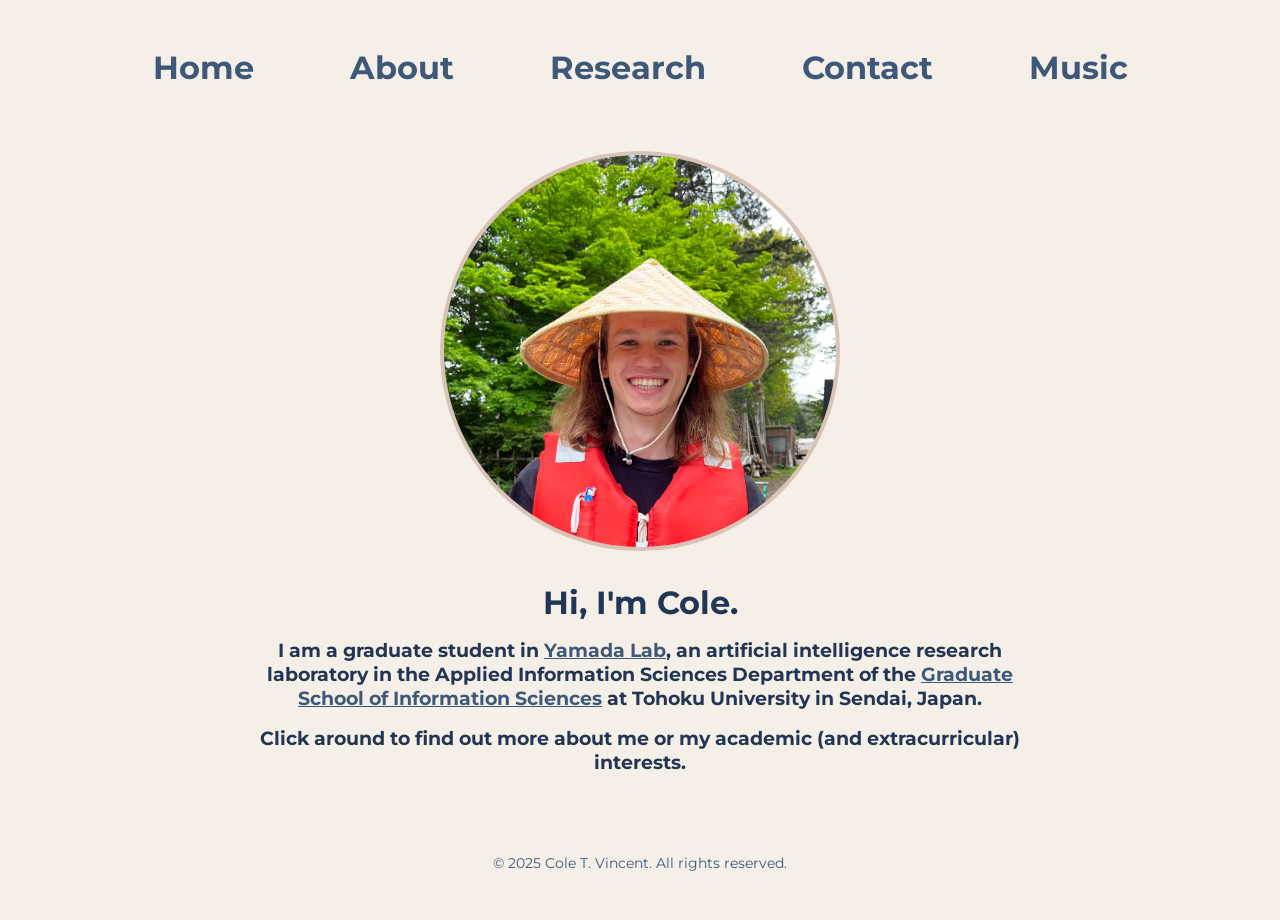
==== index.html @ e756bccb "November 15 Update 3 Fixed image routings for github to recognize. Updated home, about, contact, and" ====
<!DOCTYPE html>
<html lang="en">
    <head class="fade-in fade-scroll">
        <meta charset="UTF-8" />
        <meta name="viewport" content="width=device-width, initial-scale=1.0" />
        <title>Cole T. Vincent | Home</title>
        <link rel="stylesheet" href="css/style.css" />
        <script type="text/javascript" src="script/darkmode.js" defer></script>
    </head>
    <body>
        
        <nav>
            <ul>
                <li><a href="index.html">Home</a></li>
                <li><a href="about.html">About</a></li>
                <li><a href="research.html">Research</a></li>
                <li><a href="contact.html">Contact</a></li>
                <li><a href="music.html">Music</a></li>
            </ul>
        </nav>
        
        <header class="fade-in fade-scroll">
            <img src="images/profile.jpeg" alt="taken at biltmore gardens" class="profile-pic">
        </header>

        <div class="content">

            <div class="text">
                <h1>Hi, I'm Cole.</h1>
                <p class="text-spacing subheading"><strong> I am a graduate student in <a href="https://yamada-lab.gr.jp/en/index.html" target="_blank">Yamada Lab</a>, an artificial intelligence research laboratory in the Applied Information Sciences Department of the <a href="https://www.is.tohoku.ac.jp/en/" target="_blank">Graduate School of Information Sciences</a> at Tohoku University in Sendai, Japan. </strong> </p>
                <p class="text-spacing subheading"><strong> Click around to find out more about me or my academic (and extracurricular) interests. </strong></p>
            </div>

        </div>

        <footer class="fade-in fade-scroll">
            <p>&copy; 2025 Cole T. Vincent. All rights reserved.</p>
        </footer>

        <script src="script/script.js"></script>
    </body>
</html>
---- css/style.css ----
/* ---------- */
/* Base Reset */
/* ---------- */

:root {
    --base-color: #F5EFE7;
    --base-variant: #D8C4B6;
    --text-color: #213555;
    --secondary-text: #3E5879;
    --primary-color: #3E5879;
    --accent-color: #3E5879;
}

* {
    margin: 0;
    padding: 0;
    box-sizing: border-box;
}

html{
    font-family: 'Montserrat', sans-serif;
}

.content{
    display: grid;
    margin: auto;
    justify-content: center;
    max-width: 65%;
    align-items: center;
    text-align: center;
}

body {
    min-height: 100vh;
    background-color: var(--base-color);
    color: var(--text-color);
    padding: 1rem;
    width: 100%;
}

header, nav, main, footer {
    width: 100%;
    margin: 0 auto;
    padding: 2rem;
}

header {
    display: flex;
    justify-content: center;
    text-align: center;
    align-items: center;
    background-color: var(--base-color);
    font-size: large;
}

.profile-pic {
    width: 400px;
    height: 400px;
    border-radius: 50%;
    overflow: hidden;
    border: 4px solid var(--base-variant);
    object-fit: cover;
}

.profile-pic img {
    width: 100%;
    height: 100%;
    
}

.about-pic{
    width: 1024px;
    height: 576px;
    object-fit: cover;
    display: block;
    margin: 0 auto;
    max-width: 100%;
}

.cv-button {
    display: inline-block;
    margin-top: 1rem;
    padding: 0.5rem 1rem;
    background-color: var(--base-variant);
    color: var(--text-color);
    text-decoration: none;
    border-radius: 10px;
    transition: background-color 0.3s;
}

.cv-button:hover {
    background-color: var(--accent-color);
    color: var(--base-color);
}

/* ---------- */
/* Navigation */
/* ---------- */

nav ul {
    width: 100%;
    display: flex;
    justify-content: center;
    gap: 5rem;
    list-style: none;
    margin-top: none;
    flex-wrap: wrap;
    size: 100px;
}

nav a {
    font-size: xx-large;
    color:var(--accent-color);
    text-decoration: none;
    font-weight: bold;
    transition: color 0.5s;
    position: relative;
    padding: 0.5rem;
}

nav a::after {
    content: '';
    position: absolute;
    left: 0;
    top: 50%;
    height: 3px;
    width: 0;
    background-color: var(--base-variant);
    transition: width 0.5s ease;
}

nav a:hover::after {
    width: 100%;
}


/* ------------ */
/* Main Content */
/* ------------ */

main {
    background-color: var(--base-color);
    border-radius: 8px;
    padding: 2rem;
    margin-top: 2rem;
}

footer {
    text-align: center;
    font-size: 0.9rem;
    margin-top: 2rem;
    color: var(--secondary-text);
}

/* ---------- */
/* Animations */
/* ---------- */

.fade-in {
    opacity: 0;
    transform: translateY(20px);
    animation: fadeInUp 1s ease forwards;
}

@keyframes fadeInUp {
    to {
        opacity: 1;
        transform: translateY(0);
    }
}

/* ---------- */
/* Responsive */
/* ---------- */

@media (max-width: 600px) {
    .profile-pic {
        width: 90px;
        height: 90px;
    }

    nav ul {
    flex-direction: column;
    gap: 0.5rem;
    }

    main {
        padding: 1rem
    }
}

/* Scroll Fade In */

.fade-scroll {
    opacity: 0;
    transform: translateY(20px);
    transition: all 1s ease;
}

/* Entry Animation on Page Load */

body {
    opacity: 0;
    transition: 
        opacity 1s ease-in-out, 
        background-color 1s ease,  
        color 1s ease;
}

body.fade-out {
    opacity: 0;
}

body:not(.fade-out) {
    opacity: 1;
}

/* Dark Mode */

.darkmode {
    --base-color: #1a1a1a;
    --base-variant: #b9b9b9;
    --text-color: #ffffff;
    --secondary-text: #a4a5b8;
    --primary-color: #1e8449;
    --accent-color: #1e8449;
}

#theme-toggle {
    height: 50px;
    width: 50px;
    padding: 0;
    border: none;
    background-color: var(--base-color);
    display: flex;
    justify-content: center;
    align-items: center;
    position: fixed;
    top: 20px;
    right: 20px;
    transition: 
        background-color 1s ease,
        box-shadow 1s ease,
        border 1s ease;
    box-shadow: none;
}

#theme-toggle svg {
    fill: var(--primary-color);
}

#theme-toggle svg:last-child {
    display: none;
}

.darkmode #theme-toggle svg:first-child {
    display: none;
}

.darkmode #theme-toggle svg:last-child {
    display: block;
}

/* Styling for Word Blocks */

.text-spacing {
    margin-top: 1rem;
    margin-bottom: 1rem;
}

.subheading {
    font-size: larger;
}

.section-head {
    font-size: xx-large;
    margin-bottom: 2rem;
    margin-top: 2rem;
}

/* Links */

a {
    color: var(--accent-color);
}
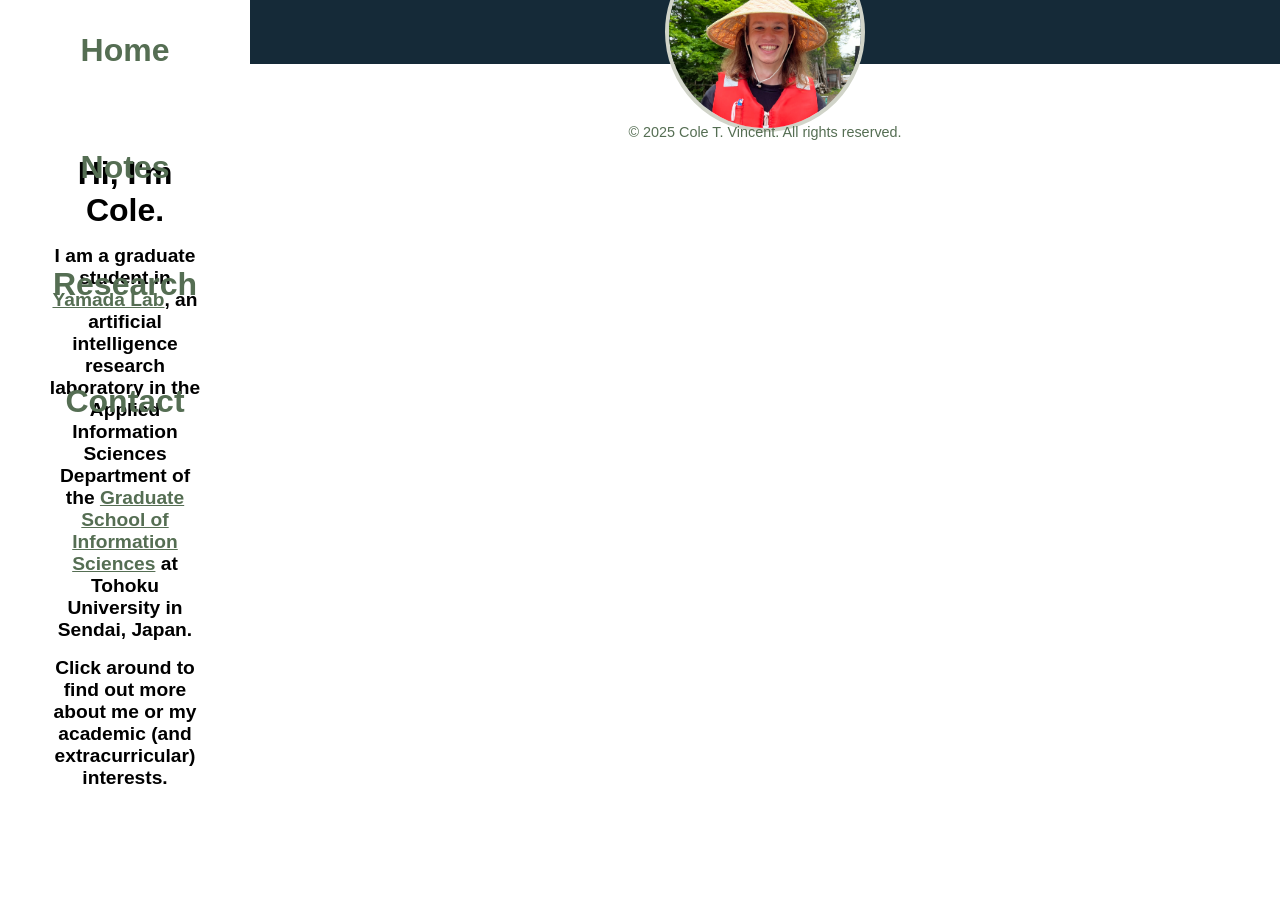
==== commit 543104bc: "New structure" ====
--- a/index.html
+++ b/index.html
@@ -12,10 +12,9 @@
         <nav>
             <ul>
                 <li><a href="index.html">Home</a></li>
-                <li><a href="about.html">About</a></li>
+                <li><a href="notes.html">Notes</a></li>
                 <li><a href="research.html">Research</a></li>
                 <li><a href="contact.html">Contact</a></li>
-                <li><a href="music.html">Music</a></li>
             </ul>
         </nav>
         
--- a/css/style.css
+++ b/css/style.css
@@ -3,12 +3,12 @@
 /* ---------- */
 
 :root {
-    --base-color: #F5EFE7;
-    --base-variant: #D8C4B6;
-    --text-color: #213555;
-    --secondary-text: #3E5879;
-    --primary-color: #3E5879;
-    --accent-color: #3E5879;
+    --base-color: #152A38;
+    --base-variant: #D1D4C9;
+    --text-color: #D1D4C9;
+    --secondary-text: #556E53;
+    --primary-color: #D1D4C9;
+    --accent-color: #556E53;
 }
 
 * {
@@ -31,11 +31,15 @@
 }
 
 body {
-    min-height: 100vh;
-    background-color: var(--base-color);
-    color: var(--text-color);
-    padding: 1rem;
-    width: 100%;
+    margin: 0;
+    font-family: Arial, sans-serif;
+    display: grid;
+    grid-template-columns: 250px 1fr;
+    grid-template-rows: 60px 1fr;
+    grid-template-areas:
+        "header header"
+        "sidebar main";
+    height: 100vh;
 }
 
 header, nav, main, footer {
@@ -54,8 +58,8 @@
 }
 
 .profile-pic {
-    width: 400px;
-    height: 400px;
+    width: 200px;
+    height: 200px;
     border-radius: 50%;
     overflow: hidden;
     border: 4px solid var(--base-variant);
@@ -65,7 +69,6 @@
 .profile-pic img {
     width: 100%;
     height: 100%;
-    
 }
 
 .about-pic{
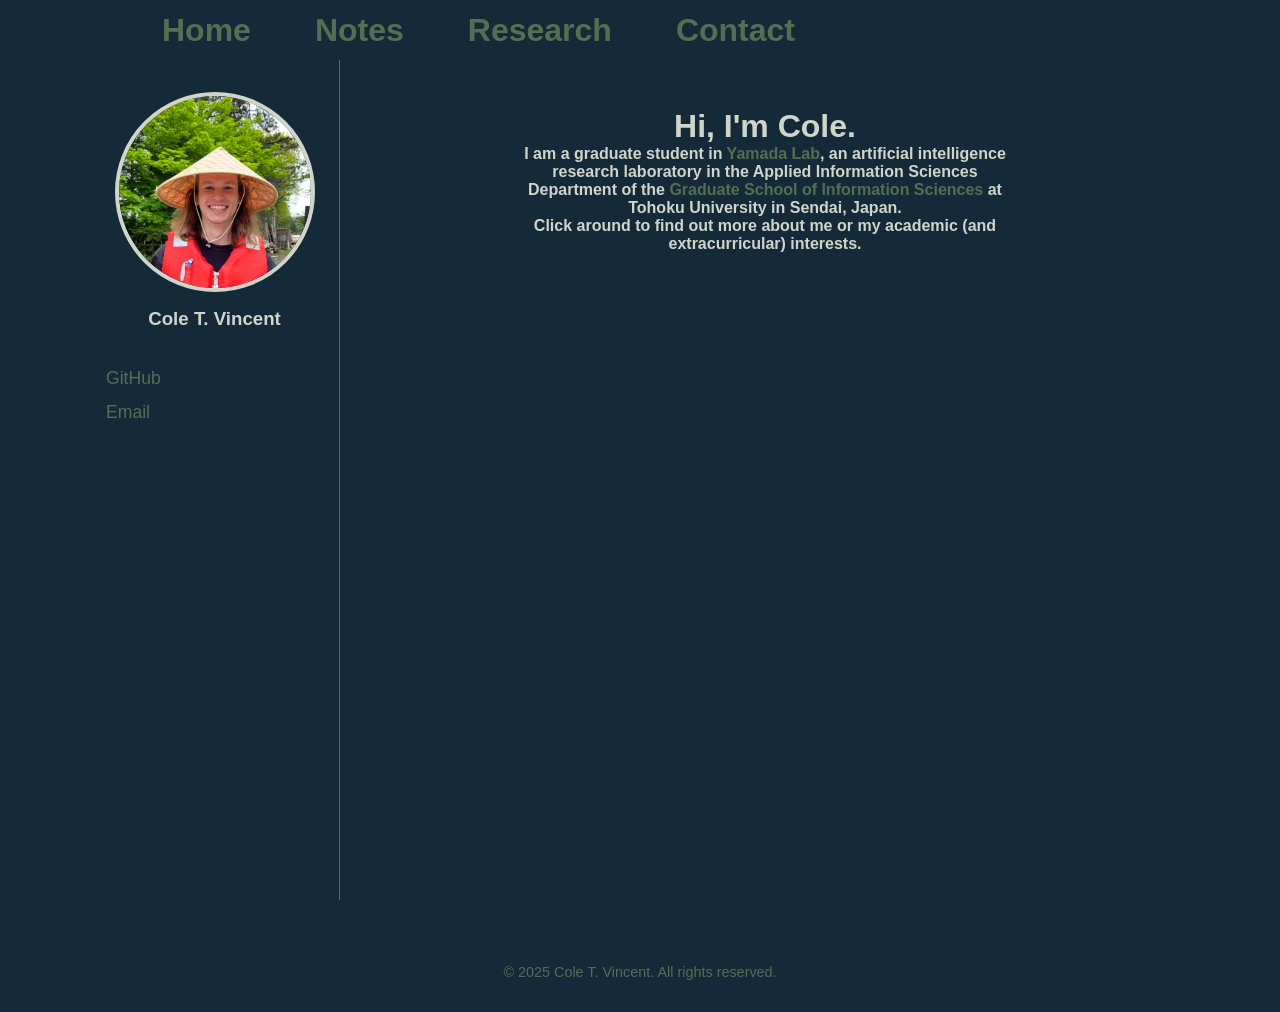
==== commit b88d3778: "Update structure" ====
--- a/index.html
+++ b/index.html
@@ -8,28 +8,54 @@
         <script type="text/javascript" src="script/darkmode.js" defer></script>
     </head>
     <body>
-        
-        <nav>
-            <ul>
-                <li><a href="index.html">Home</a></li>
-                <li><a href="notes.html">Notes</a></li>
-                <li><a href="research.html">Research</a></li>
-                <li><a href="contact.html">Contact</a></li>
-            </ul>
-        </nav>
-        
-        <header class="fade-in fade-scroll">
-            <img src="images/profile.jpeg" alt="taken at biltmore gardens" class="profile-pic">
-        </header>
+        <div class="page">
+            <header class="fade-in fade-scroll">
+                <nav>
+                    <ul>
+                        <li><a href="index.html">Home</a></li>
+                        <li><a href="notes.html">Notes</a></li>
+                        <li><a href="research.html">Research</a></li>
+                        <li><a href="contact.html">Contact</a></li>
+                    </ul>
+                </nav>
+            </header>
 
-        <div class="content">
+            <aside>
+                <img src="images/profile.jpeg" alt="taken at biltmore gardens" class="profile-pic">
+                <h3>Cole T. Vincent</h3>
 
-            <div class="text">
-                <h1>Hi, I'm Cole.</h1>
-                <p class="text-spacing subheading"><strong> I am a graduate student in <a href="https://yamada-lab.gr.jp/en/index.html" target="_blank">Yamada Lab</a>, an artificial intelligence research laboratory in the Applied Information Sciences Department of the <a href="https://www.is.tohoku.ac.jp/en/" target="_blank">Graduate School of Information Sciences</a> at Tohoku University in Sendai, Japan. </strong> </p>
-                <p class="text-spacing subheading"><strong> Click around to find out more about me or my academic (and extracurricular) interests. </strong></p>
-            </div>
+                <div class="sidebar-links">
+                    <a href="#">GitHub</a>
+                    <a href="contact.html">Email</a>
+                </div>
+            </aside>
 
+            <main class="fade-in fade-scroll">
+                <div class="content">
+                    <div class="text">
+                        <h1>Hi, I'm Cole.</h1>
+
+                        <p class="text-spacing subheading">
+                            <strong>
+                                I am a graduate student in
+                                <a href="https://yamada-lab.gr.jp/en/index.html" target="_blank">Yamada Lab</a>,
+                                an artificial intelligence research laboratory in the Applied Information Sciences
+                                Department of the
+                                <a href="https://www.is.tohoku.ac.jp/en/" target="_blank">
+                                    Graduate School of Information Sciences
+                                </a>
+                                at Tohoku University in Sendai, Japan.
+                            </strong>
+                        </p>
+
+                        <p class="text-spacing subheading">
+                            <strong>
+                                Click around to find out more about me or my academic (and extracurricular) interests.
+                            </strong>
+                        </p>
+                    </div>
+                </div>
+            </main>
         </div>
 
         <footer class="fade-in fade-scroll">
@@ -38,4 +64,5 @@
 
         <script src="script/script.js"></script>
     </body>
+
 </html>
--- a/css/style.css
+++ b/css/style.css
@@ -18,7 +18,12 @@
 }
 
 html{
-    font-family: 'Montserrat', sans-serif;
+    font-family: 'Roboto', sans-serif;
+}
+
+a {
+    color: var(--secondary-text);
+    text-decoration: none;
 }
 
 .content{
@@ -32,15 +37,23 @@
 
 body {
     margin: 0;
-    font-family: Arial, sans-serif;
+    background-color: var(--base-color);
+}
+
+.page {
     display: grid;
     grid-template-columns: 250px 1fr;
     grid-template-rows: 60px 1fr;
     grid-template-areas:
         "header header"
         "sidebar main";
-    height: 100vh;
-}
+
+    max-width: 1100px;
+    margin: 0 auto;
+    min-height: 100vh;
+    color: var(--text-color);
+}
+
 
 header, nav, main, footer {
     width: 100%;
@@ -49,12 +62,12 @@
 }
 
 header {
+    grid-area: header;
+    background-color: var(--base-color);
     display: flex;
-    justify-content: center;
-    text-align: center;
     align-items: center;
-    background-color: var(--base-color);
-    font-size: large;
+    justify-content: space-between;
+    padding: 0 2rem;
 }
 
 .profile-pic {
@@ -69,6 +82,7 @@
 .profile-pic img {
     width: 100%;
     height: 100%;
+    margin-bottom: 0.5rem;
 }
 
 .about-pic{
@@ -80,40 +94,20 @@
     max-width: 100%;
 }
 
-.cv-button {
-    display: inline-block;
-    margin-top: 1rem;
-    padding: 0.5rem 1rem;
-    background-color: var(--base-variant);
-    color: var(--text-color);
-    text-decoration: none;
-    border-radius: 10px;
-    transition: background-color 0.3s;
-}
-
-.cv-button:hover {
-    background-color: var(--accent-color);
-    color: var(--base-color);
-}
-
 /* ---------- */
 /* Navigation */
 /* ---------- */
 
 nav ul {
-    width: 100%;
     display: flex;
-    justify-content: center;
-    gap: 5rem;
+    gap: 3rem;
     list-style: none;
-    margin-top: none;
-    flex-wrap: wrap;
-    size: 100px;
+    margin: 0;
+    padding: 0;
 }
 
 nav a {
     font-size: xx-large;
-    color:var(--accent-color);
     text-decoration: none;
     font-weight: bold;
     transition: color 0.5s;
@@ -137,15 +131,44 @@
 }
 
 
+/* Sidebar */
+
+aside {
+    grid-area: sidebar;
+    background-color: var(--base-color);
+    padding: 2rem 1rem;
+    border-right: 1px solid var(--accent-color);
+
+    display: flex;
+    flex-direction: column;
+    align-items: center;
+    gap: 1rem;
+}
+
+.sidebar-links {
+    width: 100%;
+    margin-top: 1rem;
+}
+
+.sidebar-links a {
+    display: block;
+    padding: 0.4rem 0;
+    text-decoration: none;
+    font-size: 1.1rem;
+}
+
+
+
 /* ------------ */
 /* Main Content */
 /* ------------ */
 
 main {
+    grid-area: main;
     background-color: var(--base-color);
     border-radius: 8px;
-    padding: 2rem;
-    margin-top: 2rem;
+    padding: 3rem;
+    margin: 0;
 }
 
 footer {
@@ -172,26 +195,6 @@
     }
 }
 
-/* ---------- */
-/* Responsive */
-/* ---------- */
-
-@media (max-width: 600px) {
-    .profile-pic {
-        width: 90px;
-        height: 90px;
-    }
-
-    nav ul {
-    flex-direction: column;
-    gap: 0.5rem;
-    }
-
-    main {
-        padding: 1rem
-    }
-}
-
 /* Scroll Fade In */
 
 .fade-scroll {
@@ -202,14 +205,6 @@
 
 /* Entry Animation on Page Load */
 
-body {
-    opacity: 0;
-    transition: 
-        opacity 1s ease-in-out, 
-        background-color 1s ease,  
-        color 1s ease;
-}
-
 body.fade-out {
     opacity: 0;
 }
@@ -218,72 +213,20 @@
     opacity: 1;
 }
 
-/* Dark Mode */
-
-.darkmode {
-    --base-color: #1a1a1a;
-    --base-variant: #b9b9b9;
-    --text-color: #ffffff;
-    --secondary-text: #a4a5b8;
-    --primary-color: #1e8449;
-    --accent-color: #1e8449;
-}
-
-#theme-toggle {
-    height: 50px;
-    width: 50px;
-    padding: 0;
-    border: none;
-    background-color: var(--base-color);
-    display: flex;
-    justify-content: center;
-    align-items: center;
-    position: fixed;
-    top: 20px;
-    right: 20px;
-    transition: 
-        background-color 1s ease,
-        box-shadow 1s ease,
-        border 1s ease;
-    box-shadow: none;
-}
-
-#theme-toggle svg {
-    fill: var(--primary-color);
-}
-
-#theme-toggle svg:last-child {
-    display: none;
-}
-
-.darkmode #theme-toggle svg:first-child {
-    display: none;
-}
-
-.darkmode #theme-toggle svg:last-child {
-    display: block;
-}
-
-/* Styling for Word Blocks */
-
-.text-spacing {
-    margin-top: 1rem;
-    margin-bottom: 1rem;
-}
-
-.subheading {
-    font-size: larger;
-}
-
-.section-head {
-    font-size: xx-large;
-    margin-bottom: 2rem;
-    margin-top: 2rem;
-}
-
-/* Links */
-
-a {
-    color: var(--accent-color);
-}
-
+/* Mobile */
+
+@media (max-width: 768px) {
+  body {
+    grid-template-columns: 1fr;
+    grid-template-rows: 60px auto 1fr;
+    grid-template-areas:
+      "header"
+      "sidebar"
+      "main";
+  }
+
+  aside {
+    border-right: none;
+    border-bottom: 1px solid #ddd;
+  }
+}
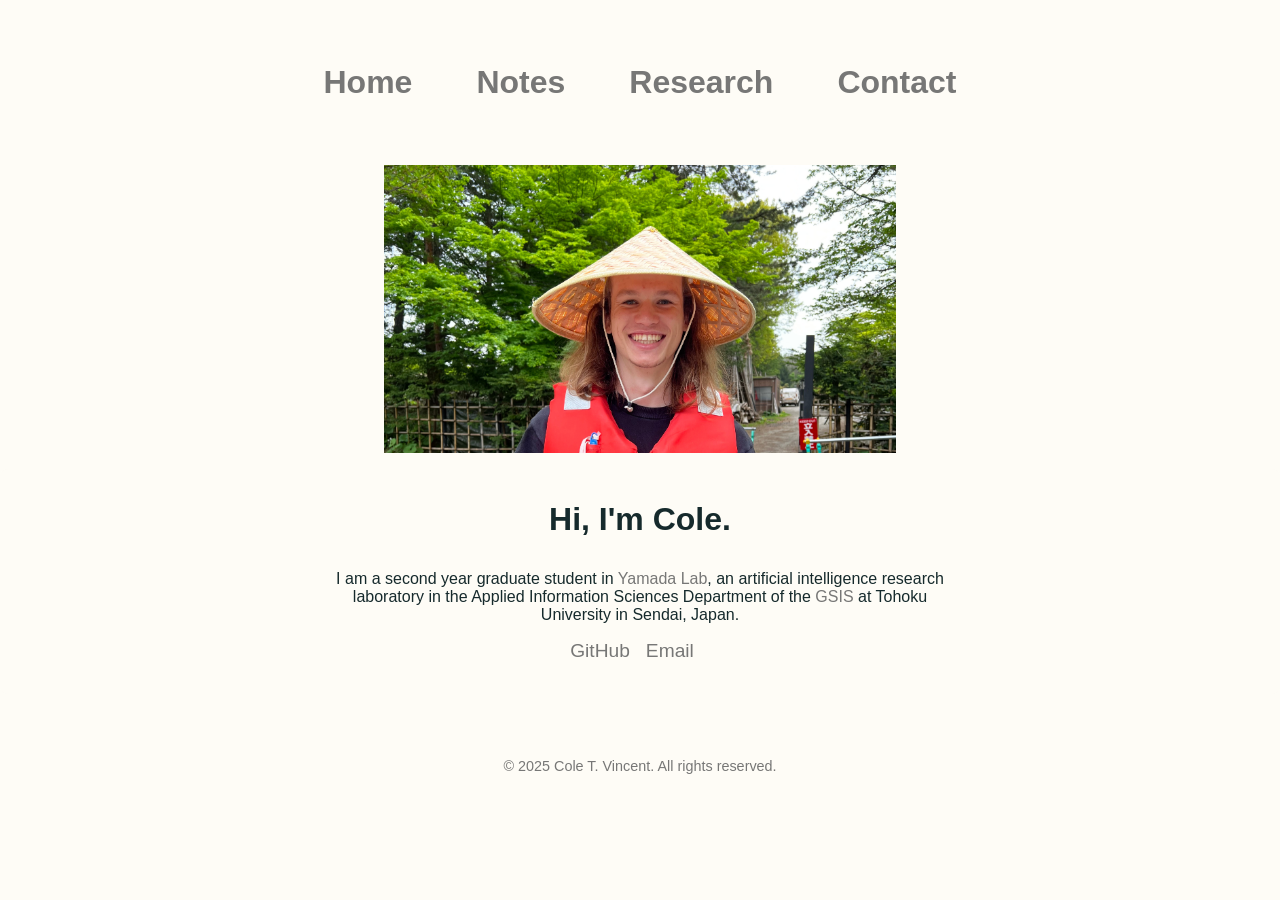
==== commit 274058eb: "Update March 24 Updated layouts and colors. Large structural changes to index, notes, and research p" ====
--- a/index.html
+++ b/index.html
@@ -7,9 +7,9 @@
         <link rel="stylesheet" href="css/style.css" />
         <script type="text/javascript" src="script/darkmode.js" defer></script>
     </head>
-    <body>
-        <div class="page">
-            <header class="fade-in fade-scroll">
+    <body class="fade-in fade-scroll">
+        <div>
+            <header>
                 <nav>
                     <ul>
                         <li><a href="index.html">Home</a></li>
@@ -20,45 +20,39 @@
                 </nav>
             </header>
 
-            <aside>
-                <img src="images/profile.jpeg" alt="taken at biltmore gardens" class="profile-pic">
-                <h3>Cole T. Vincent</h3>
+            
+            <img src="images/profile.jpeg" alt="" class="profile-pic">
 
-                <div class="sidebar-links">
-                    <a href="#">GitHub</a>
-                    <a href="contact.html">Email</a>
-                </div>
-            </aside>
+            
+            
 
-            <main class="fade-in fade-scroll">
+            <main>
                 <div class="content">
                     <div class="text">
                         <h1>Hi, I'm Cole.</h1>
-
+                    </div>
+                    <div class="text">
                         <p class="text-spacing subheading">
-                            <strong>
-                                I am a graduate student in
-                                <a href="https://yamada-lab.gr.jp/en/index.html" target="_blank">Yamada Lab</a>,
-                                an artificial intelligence research laboratory in the Applied Information Sciences
-                                Department of the
-                                <a href="https://www.is.tohoku.ac.jp/en/" target="_blank">
-                                    Graduate School of Information Sciences
-                                </a>
-                                at Tohoku University in Sendai, Japan.
-                            </strong>
+                            I am a second year graduate student in
+                            <a href="https://yamada-lab.gr.jp/en/index.html" target="_blank">Yamada Lab</a>,
+                            an artificial intelligence research laboratory in the Applied Information Sciences
+                            Department of the
+                            <a href="https://www.is.tohoku.ac.jp/en/" target="_blank">
+                                GSIS
+                            </a>
+                            at Tohoku University in Sendai, Japan.
                         </p>
-
-                        <p class="text-spacing subheading">
-                            <strong>
-                                Click around to find out more about me or my academic (and extracurricular) interests.
-                            </strong>
-                        </p>
+                    </div>
+                    <div class="ext-links">
+                        <a href="https://github.com/coletvincent" target="_blank">GitHub</a>
+                        <a href="contact.html">Email</a>
+                        <a href=""></a>
                     </div>
                 </div>
             </main>
         </div>
 
-        <footer class="fade-in fade-scroll">
+        <footer>
             <p>&copy; 2025 Cole T. Vincent. All rights reserved.</p>
         </footer>
 
--- a/css/style.css
+++ b/css/style.css
@@ -3,12 +3,12 @@
 /* ---------- */
 
 :root {
-    --base-color: #152A38;
-    --base-variant: #D1D4C9;
-    --text-color: #D1D4C9;
-    --secondary-text: #556E53;
-    --primary-color: #D1D4C9;
-    --accent-color: #556E53;
+    --base-color: #FEFCF6;
+    --base-variant: #777776;
+    --text-color: #162A2C;
+    --secondary-text: #777776;
+    --primary-color: #FEFCF6;
+    --accent-color: #207c25;
 }
 
 * {
@@ -28,9 +28,9 @@
 
 .content{
     display: grid;
-    margin: auto;
-    justify-content: center;
-    max-width: 65%;
+    margin: 0 auto;
+    justify-content: center;
+    max-width: 50%;
     align-items: center;
     text-align: center;
 }
@@ -38,20 +38,6 @@
 body {
     margin: 0;
     background-color: var(--base-color);
-}
-
-.page {
-    display: grid;
-    grid-template-columns: 250px 1fr;
-    grid-template-rows: 60px 1fr;
-    grid-template-areas:
-        "header header"
-        "sidebar main";
-
-    max-width: 1100px;
-    margin: 0 auto;
-    min-height: 100vh;
-    color: var(--text-color);
 }
 
 
@@ -71,12 +57,17 @@
 }
 
 .profile-pic {
-    width: 200px;
-    height: 200px;
-    border-radius: 50%;
+    display: flex;
+    justify-content: center;
+    width: 512px;
+    height: 288px;
+    object-fit: cover;
+    margin: 0 auto;
+    max-width: 100%;
     overflow: hidden;
-    border: 4px solid var(--base-variant);
     object-fit: cover;
+    margin: 0 auto;
+    margin-bottom: 1rem;
 }
 
 .profile-pic img {
@@ -89,7 +80,6 @@
     width: 1024px;
     height: 576px;
     object-fit: cover;
-    display: block;
     margin: 0 auto;
     max-width: 100%;
 }
@@ -100,10 +90,13 @@
 
 nav ul {
     display: flex;
+    justify-content: center;
+    list-style: none;
     gap: 3rem;
-    list-style: none;
-    margin: 0;
-    padding: 0;
+    margin: 0;
+    padding: 0;
+    margin-bottom: 2rem;
+    margin-top: 2rem;
 }
 
 nav a {
@@ -130,35 +123,6 @@
     width: 100%;
 }
 
-
-/* Sidebar */
-
-aside {
-    grid-area: sidebar;
-    background-color: var(--base-color);
-    padding: 2rem 1rem;
-    border-right: 1px solid var(--accent-color);
-
-    display: flex;
-    flex-direction: column;
-    align-items: center;
-    gap: 1rem;
-}
-
-.sidebar-links {
-    width: 100%;
-    margin-top: 1rem;
-}
-
-.sidebar-links a {
-    display: block;
-    padding: 0.4rem 0;
-    text-decoration: none;
-    font-size: 1.1rem;
-}
-
-
-
 /* ------------ */
 /* Main Content */
 /* ------------ */
@@ -167,7 +131,6 @@
     grid-area: main;
     background-color: var(--base-color);
     border-radius: 8px;
-    padding: 3rem;
     margin: 0;
 }
 
@@ -213,20 +176,112 @@
     opacity: 1;
 }
 
-/* Mobile */
-
-@media (max-width: 768px) {
-  body {
-    grid-template-columns: 1fr;
-    grid-template-rows: 60px auto 1fr;
-    grid-template-areas:
-      "header"
-      "sidebar"
-      "main";
-  }
-
-  aside {
-    border-right: none;
-    border-bottom: 1px solid #ddd;
-  }
-}
+
+/* External Links */
+
+.ext-links {
+    display: flex;
+    list-style: none;
+    justify-content: center;
+    gap: 1rem;
+    font-size: larger;
+    color: var(--accent-color);
+}
+
+h1 {
+    margin-bottom: 2rem;
+}
+
+p {
+    margin-bottom: 1rem;
+}
+
+.research-list {
+    display: flex;
+    flex-direction: column;
+    align-items: center;
+    gap: 1rem;
+    list-style: circle;
+    margin: 0;
+    padding: 0;
+    margin-bottom: 1rem;
+}
+
+.text {
+    color: var(--text-color);
+}
+
+li {
+    margin: 0rem;
+}
+
+/* NOTES STYLING */
+
+.topic-branch {
+    text-align: center;
+    margin-bottom: 4rem;
+}
+
+.branch-title {
+    border-bottom: 2px solid var(--base-variant);
+    padding-bottom: 0.5rem;
+    margin-bottom: 1.5rem;
+    text-transform: uppercase;
+    letter-spacing: 1px;
+}
+
+.notes-grid {
+    display: grid;
+    grid-template-columns: repeat(auto-fill, minmax(250px, 1fr));
+    gap: 1.5rem;
+}
+
+.note-card {
+    padding: 0;
+    transition: transform 0.2s ease;
+    text-align: center;
+    margin-top: 0.5rem;
+    margin-bottom: 0.5rem;
+}
+
+.note-card p {
+    padding: 0;
+    margin: 0;
+}
+
+.note-card:hover {
+    transform: translateY(-2px);
+    border-color: var(--base-variant);
+}
+
+.notes-content {
+    display: flex;
+    flex-direction: column;
+    align-items: center;
+    max-width: 50%;
+    margin: 0 auto;
+    padding: 2rem;
+    gap: 3rem;
+}
+
+.post {
+    margin-bottom: 4rem;
+    padding-bottom: 2rem;
+    border-bottom: 1px solid var(--base-variant);
+}
+
+.post h2 {
+    margin-bottom: 0.5rem;
+}
+
+.date {
+    font-size: 0.9rem;
+    color: var(--secondary-text);
+    margin-bottom: 1rem;
+}
+
+.intro{
+    display: flex;
+    flex-direction: column;
+    align-items: center;
+}
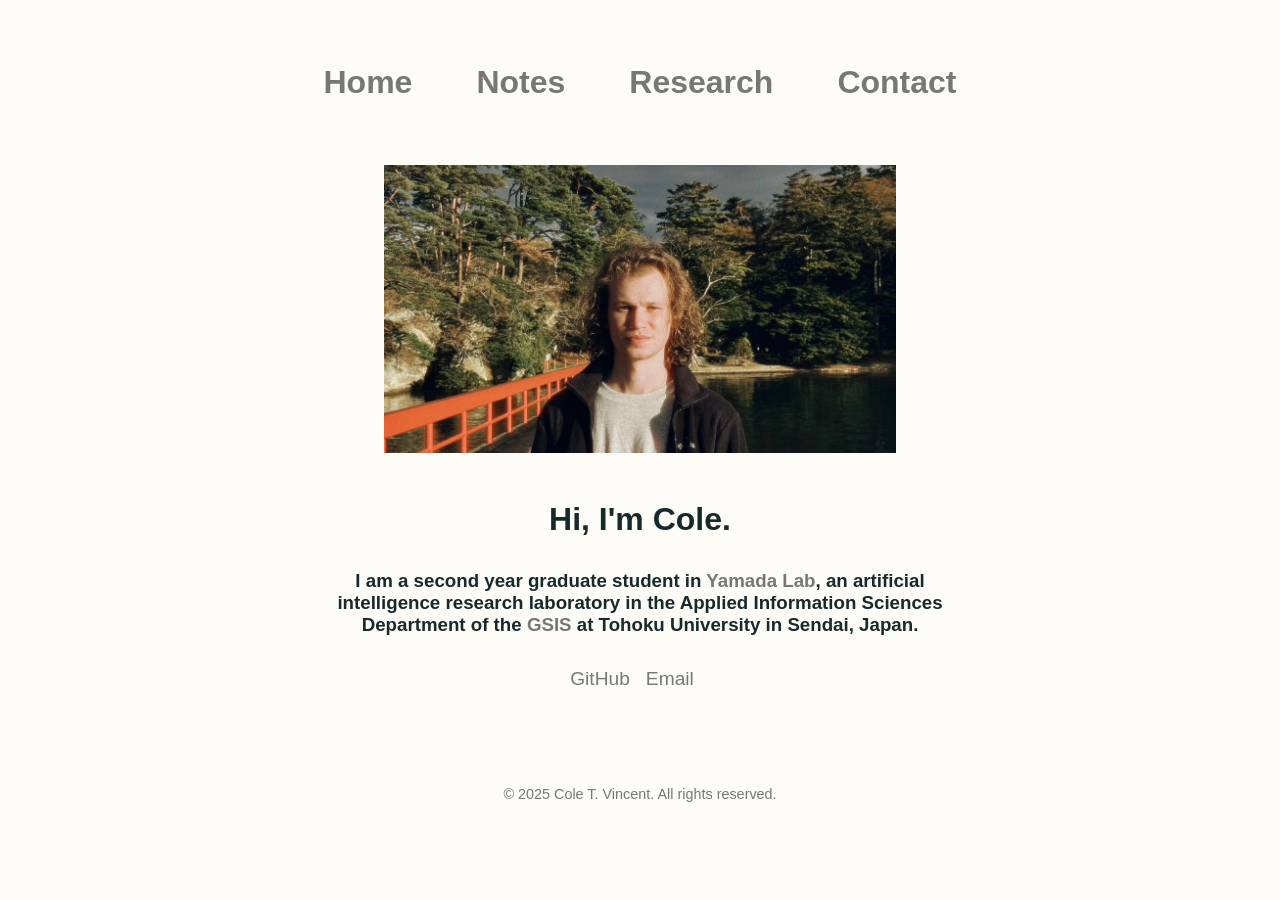
==== commit 18b2a4be: "4.20 update Formatting. Replaced profile picture." ====
--- a/index.html
+++ b/index.html
@@ -21,7 +21,7 @@
             </header>
 
             
-            <img src="images/profile.jpeg" alt="" class="profile-pic">
+            <img src="images/profile.JPG" alt="" class="profile-pic">
 
             
             
@@ -32,7 +32,7 @@
                         <h1>Hi, I'm Cole.</h1>
                     </div>
                     <div class="text">
-                        <p class="text-spacing subheading">
+                        <h3 class="text-spacing subheading">
                             I am a second year graduate student in
                             <a href="https://yamada-lab.gr.jp/en/index.html" target="_blank">Yamada Lab</a>,
                             an artificial intelligence research laboratory in the Applied Information Sciences
@@ -41,7 +41,7 @@
                                 GSIS
                             </a>
                             at Tohoku University in Sendai, Japan.
-                        </p>
+                        </h3>
                     </div>
                     <div class="ext-links">
                         <a href="https://github.com/coletvincent" target="_blank">GitHub</a>
--- a/css/style.css
+++ b/css/style.css
@@ -188,7 +188,7 @@
     color: var(--accent-color);
 }
 
-h1 {
+h1, h2, h3 {
     margin-bottom: 2rem;
 }
 
@@ -217,71 +217,3 @@
 
 /* NOTES STYLING */
 
-.topic-branch {
-    text-align: center;
-    margin-bottom: 4rem;
-}
-
-.branch-title {
-    border-bottom: 2px solid var(--base-variant);
-    padding-bottom: 0.5rem;
-    margin-bottom: 1.5rem;
-    text-transform: uppercase;
-    letter-spacing: 1px;
-}
-
-.notes-grid {
-    display: grid;
-    grid-template-columns: repeat(auto-fill, minmax(250px, 1fr));
-    gap: 1.5rem;
-}
-
-.note-card {
-    padding: 0;
-    transition: transform 0.2s ease;
-    text-align: center;
-    margin-top: 0.5rem;
-    margin-bottom: 0.5rem;
-}
-
-.note-card p {
-    padding: 0;
-    margin: 0;
-}
-
-.note-card:hover {
-    transform: translateY(-2px);
-    border-color: var(--base-variant);
-}
-
-.notes-content {
-    display: flex;
-    flex-direction: column;
-    align-items: center;
-    max-width: 50%;
-    margin: 0 auto;
-    padding: 2rem;
-    gap: 3rem;
-}
-
-.post {
-    margin-bottom: 4rem;
-    padding-bottom: 2rem;
-    border-bottom: 1px solid var(--base-variant);
-}
-
-.post h2 {
-    margin-bottom: 0.5rem;
-}
-
-.date {
-    font-size: 0.9rem;
-    color: var(--secondary-text);
-    margin-bottom: 1rem;
-}
-
-.intro{
-    display: flex;
-    flex-direction: column;
-    align-items: center;
-}
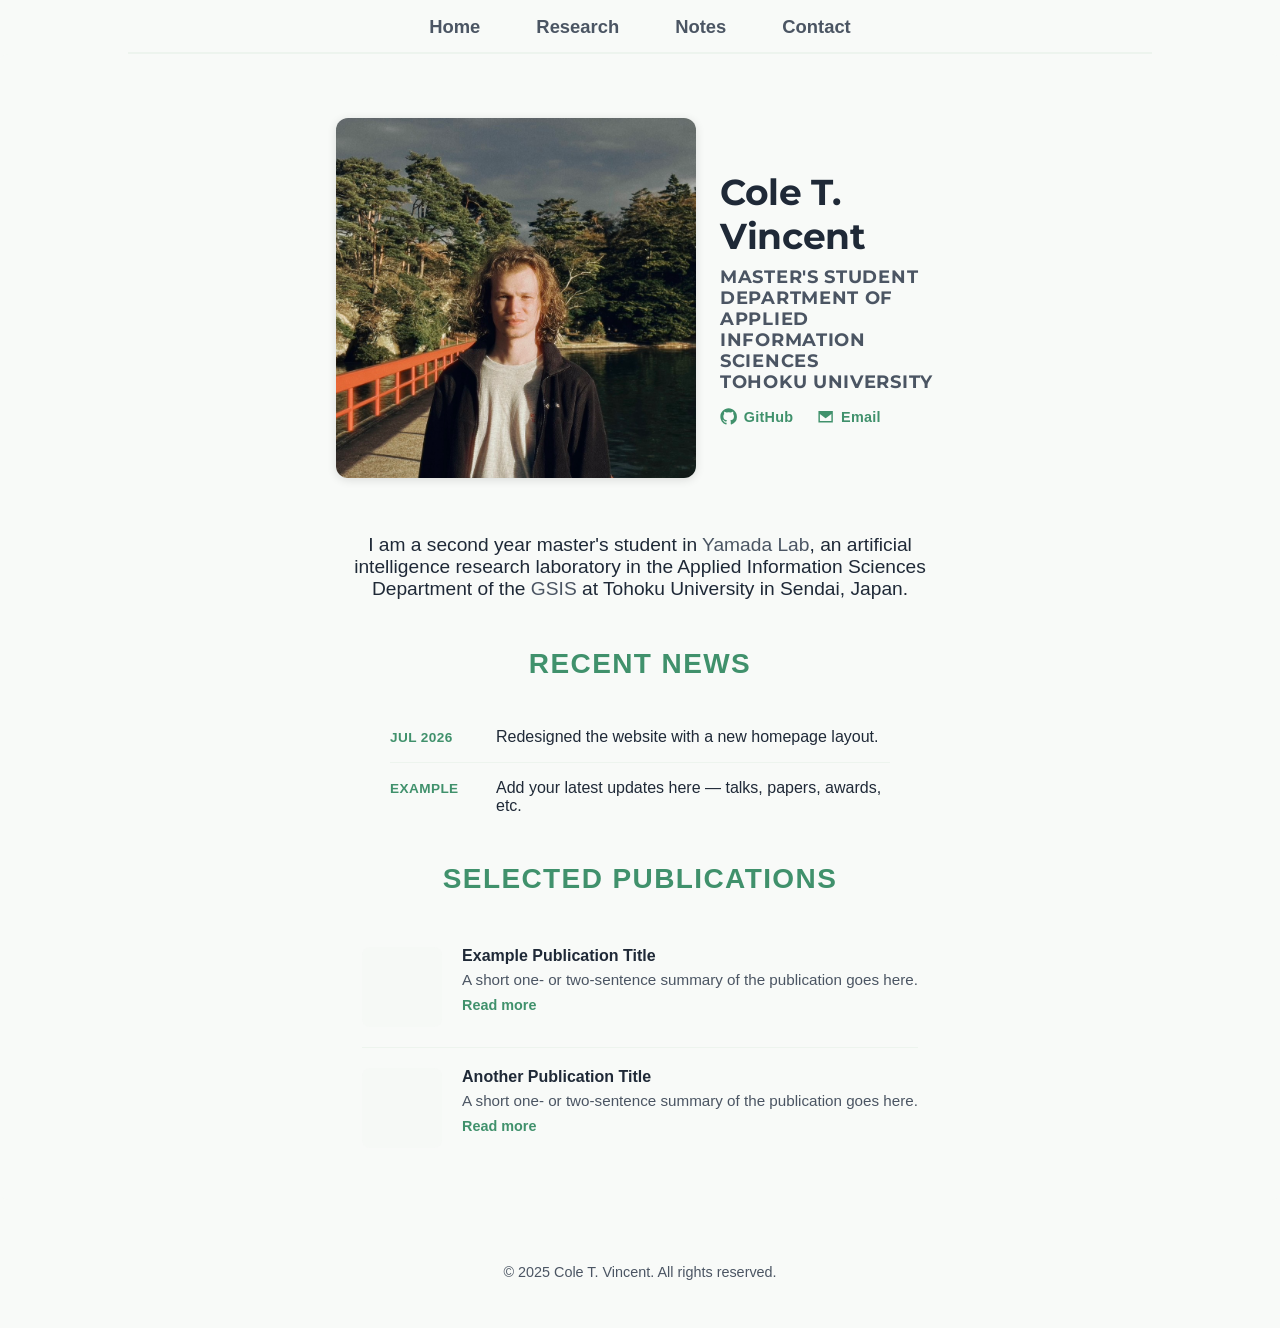
==== commit fad32f7c: "Big update 07-14 Updated formatting on the home, notes, research and contact pages. Added streams fo" ====
--- a/index.html
+++ b/index.html
@@ -13,27 +13,44 @@
                 <nav>
                     <ul>
                         <li><a href="index.html">Home</a></li>
+                        <li><a href="research.html">Research</a></li>
                         <li><a href="notes.html">Notes</a></li>
-                        <li><a href="research.html">Research</a></li>
                         <li><a href="contact.html">Contact</a></li>
                     </ul>
                 </nav>
             </header>
 
-            
-            <img src="images/profile.JPG" alt="" class="profile-pic">
+            <main>
+                <section class="profile-header">
+                    <div class="profile-top">
+                        <div class="profile-pic-frame">
+                            <img src="images/profile.JPG" alt="Cole T. Vincent" class="profile-pic">
+                        </div>
+                        <div class="profile-intro">
+                            <h1><b>Cole T. Vincent</b></h1>
+                            <p class="profile-title"><b>Master's Student </b><br> Department of Applied Information Sciences <br> Tohoku University</p>
+                            <div class="ext-links">
+                                <a href="https://github.com/coletvincent" target="_blank">
+                                    <svg class="icon" viewBox="0 0 24 24" aria-hidden="true">
+                                        <path d="M12 .5C5.73.5.5 5.73.5 12c0 5.08 3.29 9.39 7.86 10.91.58.11.79-.25.79-.56 0-.28-.01-1.02-.02-2-3.2.7-3.88-1.54-3.88-1.54-.53-1.34-1.29-1.7-1.29-1.7-1.05-.72.08-.71.08-.71 1.17.08 1.78 1.2 1.78 1.2 1.03 1.77 2.71 1.26 3.37.96.1-.75.4-1.26.73-1.55-2.55-.29-5.23-1.28-5.23-5.7 0-1.26.45-2.29 1.19-3.09-.12-.29-.52-1.46.11-3.05 0 0 .97-.31 3.18 1.18a11.05 11.05 0 0 1 5.79 0c2.21-1.49 3.18-1.18 3.18-1.18.63 1.59.23 2.76.11 3.05.74.8 1.19 1.83 1.19 3.09 0 4.43-2.69 5.4-5.25 5.69.41.36.78 1.06.78 2.15 0 1.55-.01 2.8-.01 3.18 0 .31.21.68.8.56A10.51 10.51 0 0 0 23.5 12C23.5 5.73 18.27.5 12 .5z"/>
+                                    </svg>
+                                    <span>GitHub</span>
+                                </a>
+                                <a href="contact.html">
+                                    <svg class="icon" viewBox="0 0 24 24" aria-hidden="true">
+                                        <path d="M2 4h20v16H2V4zm2 2.24V6l8 5.99L20 6v.24l-8 5.75-8-5.75zM4 8.51V18h16V8.51l-7.4 5.35a1 1 0 0 1-1.2 0L4 8.51z"/>
+                                    </svg>
+                                    <span>Email</span>
+                                </a>
+                            </div>
+                        </div>
+                    </div>
+                </section>
 
-            
-            
-
-            <main>
-                <div class="content">
+                <section class="content bio">
                     <div class="text">
-                        <h1>Hi, I'm Cole.</h1>
-                    </div>
-                    <div class="text">
-                        <h3 class="text-spacing subheading">
-                            I am a second year graduate student in
+                        <p class="text-spacing subheading">
+                            I am a second year master's student in
                             <a href="https://yamada-lab.gr.jp/en/index.html" target="_blank">Yamada Lab</a>,
                             an artificial intelligence research laboratory in the Applied Information Sciences
                             Department of the
@@ -41,14 +58,45 @@
                                 GSIS
                             </a>
                             at Tohoku University in Sendai, Japan.
-                        </h3>
+                        </p>
                     </div>
-                    <div class="ext-links">
-                        <a href="https://github.com/coletvincent" target="_blank">GitHub</a>
-                        <a href="contact.html">Email</a>
-                        <a href=""></a>
-                    </div>
-                </div>
+                </section>
+
+                <section class="content news">
+                    <h2>Recent News</h2>
+                    <ul class="news-list">
+                        <li class="news-item">
+                            <span class="news-date">Jul 2026</span>
+                            <p>Redesigned the website with a new homepage layout.</p>
+                        </li>
+                        <li class="news-item">
+                            <span class="news-date">Example</span>
+                            <p>Add your latest updates here &mdash; talks, papers, awards, etc.</p>
+                        </li>
+                    </ul>
+                </section>
+
+                <section class="content publications">
+                    <h2>Selected Publications</h2>
+                    <ul class="publication-list">
+                        <li class="publication-item">
+                            <div class="publication-thumb"></div>
+                            <div class="publication-info">
+                                <h4 class="publication-title">Example Publication Title</h4>
+                                <p class="publication-summary">A short one- or two-sentence summary of the publication goes here.</p>
+                                <a href="#" class="publication-link">Read more</a>
+                            </div>
+                        </li>
+                        <li class="publication-item">
+                            <div class="publication-thumb"></div>
+                            <div class="publication-info">
+                                <h4 class="publication-title">Another Publication Title</h4>
+                                <p class="publication-summary">A short one- or two-sentence summary of the publication goes here.</p>
+                                <a href="#" class="publication-link">Read more</a>
+                            </div>
+                        </li>
+                    </ul>
+                </section>
             </main>
         </div>
 
--- a/css/style.css
+++ b/css/style.css
@@ -3,12 +3,12 @@
 /* ---------- */
 
 :root {
-    --base-color: #FEFCF6;
-    --base-variant: #777776;
-    --text-color: #162A2C;
-    --secondary-text: #777776;
-    --primary-color: #FEFCF6;
-    --accent-color: #207c25;
+    --base-color: #F8FAF8;        
+    --base-variant: #EDF4EE;      
+    --text-color: #1F2937;        
+    --secondary-text: #4B5563;    
+    --primary-color: #1B4332;     
+    --accent-color: #40916C;      
 }
 
 * {
@@ -38,6 +38,7 @@
 body {
     margin: 0;
     background-color: var(--base-color);
+    color: var(--text-color);
 }
 
 
@@ -54,53 +55,266 @@
     align-items: center;
     justify-content: space-between;
     padding: 0 2rem;
+    position: relative;
+}
+
+header::after {
+    content: '';
+    position: absolute;
+    bottom: 0;
+    left: 50%;
+    transform: translateX(-50%);
+    width: 80%;
+    height: 2px;
+    background-color: var(--base-variant);
+}
+
+.page-banner {
+    width: 100%;
+    height: 60vh;
+    min-height: 320px;
+    max-height: 520px;
+    background-size: cover;
+    background-repeat: no-repeat;
+    display: flex;
+    justify-content: center;
+    align-items: center;
+    padding-top: 4.5rem;
+}
+
+.notes-banner {
+    background-image: linear-gradient(to bottom, rgba(0, 0, 0, 0) 40%, var(--base-color) 100%), url('../images/about.JPG');
+    /* second value shifts the crop: 0% shows the top of the photo, 100% the bottom */
+    background-position: center 80%;
+}
+
+.contact-banner {
+    background-image: linear-gradient(to bottom, rgba(0, 0, 0, 0) 40%, var(--base-color) 100%), url('../images/contact.JPG');
+    /* second value shifts the crop: 0% shows the top of the photo, 100% the bottom */
+    background-position: center 60%;
+}
+
+.banner-heading {
+    margin: 0;
+    color: #fff;
+    font-family: 'Montserrat', sans-serif;
+    font-weight: 800;
+    letter-spacing: 0.03em;
+    text-transform: uppercase;
+    font-size: 2rem;
+    text-shadow: 0 2px 8px rgba(0, 0, 0, 0.5);
+}
+
+.hero-wrap {
+    position: relative;
+}
+
+.hero-wrap header {
+    position: absolute;
+    top: 0;
+    left: 0;
+    width: 100%;
+    background-color: transparent;
+    z-index: 2;
+}
+
+.hero-wrap header::after {
+    display: none;
+}
+
+.hero-wrap header nav a {
+    color: #fff;
+    text-shadow: 0 1px 4px rgba(0, 0, 0, 0.55);
+}
+
+.hero-wrap header nav a::after {
+    background-color: #fff;
+}
+
+.profile-pic-frame {
+    width: 360px;
+    height: 360px;
+    max-width: 100%;
+    border-radius: 12px;
+    box-shadow: 0 2px 10px rgba(0, 0, 0, 0.12);
+    overflow: hidden;
+    flex-shrink: 0;
 }
 
 .profile-pic {
-    display: flex;
-    justify-content: center;
-    width: 512px;
-    height: 288px;
-    object-fit: cover;
-    margin: 0 auto;
-    max-width: 100%;
-    overflow: hidden;
-    object-fit: cover;
-    margin: 0 auto;
-    margin-bottom: 1rem;
-}
-
-.profile-pic img {
+    display: block;
     width: 100%;
     height: 100%;
+    object-fit: cover;
+    transform: scale(1.12);
+}
+
+/* ------------- */
+/* Profile Header */
+/* ------------- */
+
+.profile-header {
+    display: flex;
+    flex-direction: column;
+    align-items: center;
+    max-width: 50%;
+    margin: 0 auto;
+    padding: 2rem 0;
+}
+
+.profile-top {
+    display: flex;
+    align-items: center;
+    gap: 1.5rem;
+    text-align: left;
+    margin-bottom: 1.5rem;
+}
+
+.profile-intro h1 {
+    font-family: 'Montserrat', sans-serif;
+    font-weight: 800;
+    letter-spacing: -0.01em;
+    font-size: 2.25rem;
     margin-bottom: 0.5rem;
 }
 
-.about-pic{
-    width: 1024px;
-    height: 576px;
-    object-fit: cover;
+.profile-title {
+    font-family: 'Montserrat', sans-serif;
+    font-size: 1.1rem;
+    color: var(--secondary-text);
+    text-transform: uppercase;
+    letter-spacing: 0.04em;
+    font-weight: bold;
+}
+
+.profile-header .ext-links {
+    margin-top: 0.5rem;
+    margin-bottom: 0;
+}
+
+.profile-intro .ext-links {
+    justify-content: flex-start;
+}
+
+.bio {
+    font-size: larger;
+}
+
+.news {
+    padding-top: 2rem;
+}
+
+.news-list {
+    list-style: none;
     margin: 0 auto;
-    max-width: 100%;
+    max-width: 500px;
+    text-align: left;
+}
+
+.news-item {
+    display: flex;
+    align-items: baseline;
+    gap: 1rem;
+    padding: 1rem 0;
+    border-bottom: 1px solid var(--base-variant);
+}
+
+.news-item:last-child {
+    border-bottom: none;
+}
+
+.news-date {
+    flex-shrink: 0;
+    width: 90px;
+    font-weight: bold;
+    color: var(--accent-color);
+    text-transform: uppercase;
+    letter-spacing: 0.03em;
+    font-size: 0.85rem;
+}
+
+.news-item p {
+    margin-bottom: 0;
+    color: var(--text-color);
+}
+
+.publications {
+    padding-top: 2rem;
+}
+
+.publication-list {
+    list-style: none;
+    margin: 0 auto;
+    max-width: 600px;
+    text-align: left;
+}
+
+.publication-item {
+    display: flex;
+    align-items: flex-start;
+    gap: 1.25rem;
+    padding: 1.25rem 0;
+    border-bottom: 1px solid var(--base-variant);
+}
+
+.publication-item:last-child {
+    border-bottom: none;
+}
+
+.publication-thumb {
+    flex-shrink: 0;
+    width: 80px;
+    height: 80px;
+    border-radius: 8px;
+    background-color: var(--base-variant);
+    opacity: 0.25;
+}
+
+.publication-info {
+    flex: 1;
+}
+
+.publication-title {
+    color: var(--text-color);
+    font-size: 1rem;
+    margin-bottom: 0.35rem;
+}
+
+.publication-summary {
+    color: var(--secondary-text);
+    font-size: 0.95rem;
+    margin-bottom: 0.5rem;
+}
+
+.publication-link {
+    color: var(--accent-color);
+    font-weight: bold;
+    font-size: 0.9rem;
+}
+
+.publication-link:hover {
+    opacity: 0.7;
 }
 
 /* ---------- */
 /* Navigation */
 /* ---------- */
 
+nav {
+    padding: 1rem 2rem;
+}
+
 nav ul {
     display: flex;
     justify-content: center;
     list-style: none;
-    gap: 3rem;
+    gap: 2.5rem;
     margin: 0;
     padding: 0;
-    margin-bottom: 2rem;
-    margin-top: 2rem;
 }
 
 nav a {
-    font-size: xx-large;
+    font-size: 1.15rem;
     text-decoration: none;
     font-weight: bold;
     transition: color 0.5s;
@@ -113,7 +327,7 @@
     position: absolute;
     left: 0;
     top: 50%;
-    height: 3px;
+    height: 2px;
     width: 0;
     background-color: var(--base-variant);
     transition: width 0.5s ease;
@@ -183,30 +397,70 @@
     display: flex;
     list-style: none;
     justify-content: center;
-    gap: 1rem;
-    font-size: larger;
-    color: var(--accent-color);
+    gap: 1.5rem;
+    font-size: 0.9rem;
+    color: var(--accent-color);
+}
+
+.ext-links a {
+    display: flex;
+    align-items: center;
+    gap: 0.4rem;
+    color: var(--accent-color);
+    font-weight: bold;
+    letter-spacing: 0.02em;
+    transition: opacity 0.2s ease;
+}
+
+.ext-links a:hover {
+    opacity: 0.7;
+}
+
+.ext-links .icon {
+    width: 1.2em;
+    height: 1.2em;
+    fill: currentColor;
 }
 
 h1, h2, h3 {
     margin-bottom: 2rem;
 }
 
+h2 {
+    color: var(--accent-color);
+    text-transform: uppercase;
+    letter-spacing: 0.05em;
+    font-size: 1.75rem;
+}
+
 p {
     margin-bottom: 1rem;
 }
 
+.research-page {
+    padding-top: 2rem;
+}
+
 .research-list {
     display: flex;
-    flex-direction: column;
-    align-items: center;
-    gap: 1rem;
-    list-style: circle;
+    flex-wrap: wrap;
+    justify-content: center;
+    gap: 0.75rem;
+    list-style: none;
     margin: 0;
     padding: 0;
     margin-bottom: 1rem;
 }
 
+.research-list li {
+    background-color: var(--base-variant);
+    color: var(--text-color);
+    padding: 0.5rem 1.25rem;
+    border-radius: 999px;
+    font-weight: 600;
+    font-size: 0.95rem;
+}
+
 .text {
     color: var(--text-color);
 }
@@ -217,3 +471,85 @@
 
 /* NOTES STYLING */
 
+.notes-content {
+    display: grid;
+    margin: 0 auto;
+    justify-content: center;
+    max-width: 60%;
+    text-align: center;
+}
+
+.notes-content .intro {
+    padding-bottom: 2rem;
+    margin-bottom: 2rem;
+}
+
+.topic-branch {
+    padding-top: 2rem;
+    padding-bottom: 2rem;
+    border-top: 1px solid var(--base-variant);
+}
+
+.topic-branch:first-of-type {
+    padding-top: 0;
+    border-top: none;
+}
+
+.topic-branch:last-of-type {
+    padding-bottom: 0;
+}
+
+.topic-branch h3 {
+    margin-bottom: 1rem;
+    color: var(--accent-color);
+    text-transform: uppercase;
+    letter-spacing: 0.05em;
+    font-size: 1.2rem;
+}
+
+.note-card {
+    margin-bottom: 0.75rem;
+}
+
+.note-card a {
+    transition: opacity 0.2s ease;
+}
+
+.note-card a:hover {
+    opacity: 0.7;
+}
+
+.research-blog {
+    margin-top: 2rem;
+    padding-top: 2rem;
+    border-top: 1px solid var(--base-variant);
+}
+
+.blog-list {
+    display: flex;
+    flex-direction: column;
+    gap: 1.5rem;
+}
+
+.blog-title {
+    color: var(--text-color);
+    margin-bottom: 0.25rem;
+}
+
+.blog-paper-link {
+    display: inline-block;
+    color: var(--accent-color);
+    font-weight: bold;
+    margin-bottom: 0.25rem;
+}
+
+.blog-meta {
+    color: var(--secondary-text);
+    font-size: 0.9rem;
+    margin-bottom: 0.15rem;
+}
+
+.blog-meta:last-child {
+    margin-bottom: 0;
+}
+
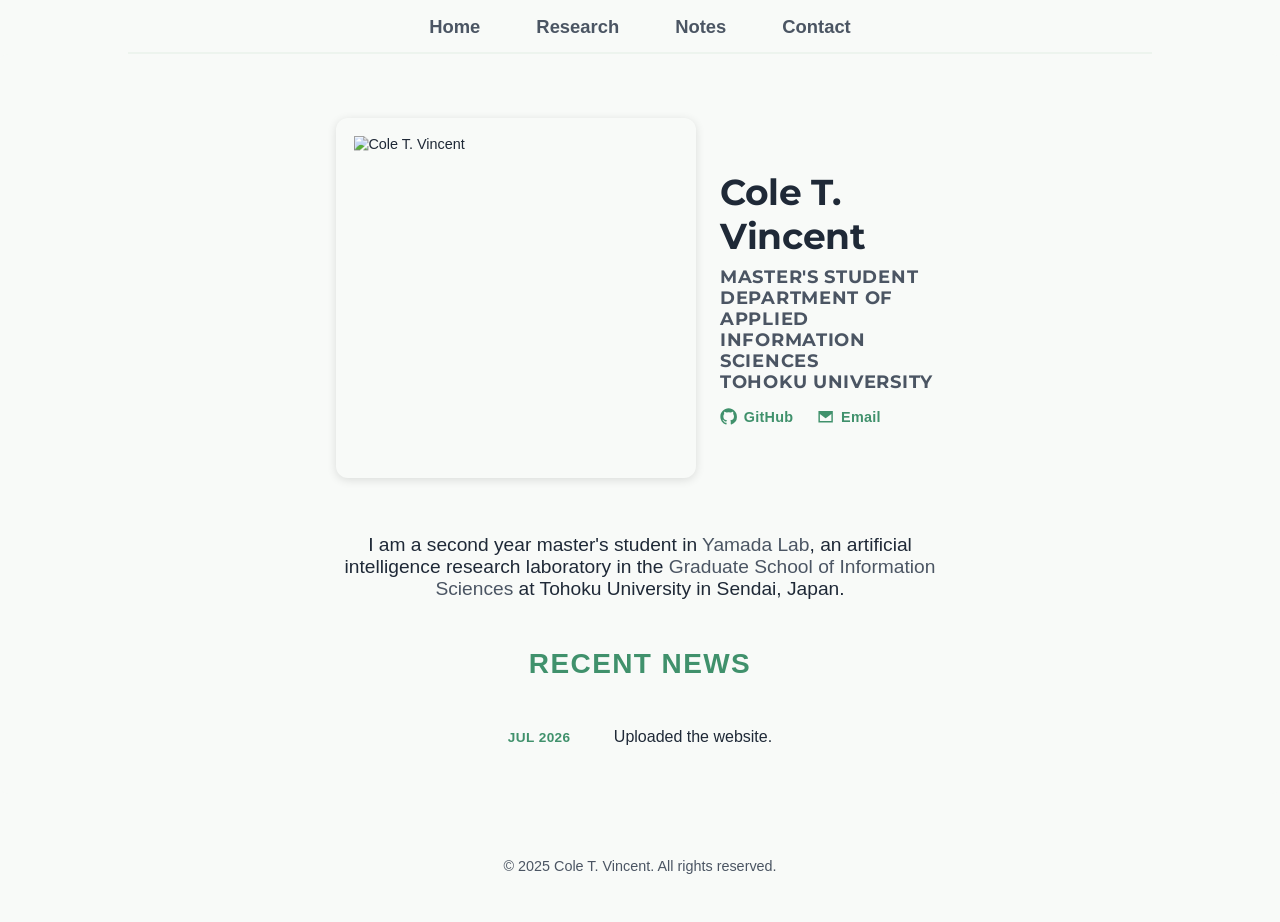
==== commit f7557e8c: "Update Aug. 5 Hid some parts due to a lack of content or relevancy (for now)." ====
--- a/index.html
+++ b/index.html
@@ -24,11 +24,13 @@
                 <section class="profile-header">
                     <div class="profile-top">
                         <div class="profile-pic-frame">
-                            <img src="images/profile.JPG" alt="Cole T. Vincent" class="profile-pic">
+                            <img src="images/profile.jpg" alt="Cole T. Vincent" class="profile-pic">
                         </div>
                         <div class="profile-intro">
                             <h1><b>Cole T. Vincent</b></h1>
-                            <p class="profile-title"><b>Master's Student </b><br> Department of Applied Information Sciences <br> Tohoku University</p>
+                            <p class="profile-title">
+                                <b>Master's Student </b><br> Department of Applied Information Sciences <br> Tohoku University
+                            </p>
                             <div class="ext-links">
                                 <a href="https://github.com/coletvincent" target="_blank">
                                     <svg class="icon" viewBox="0 0 24 24" aria-hidden="true">
@@ -52,10 +54,9 @@
                         <p class="text-spacing subheading">
                             I am a second year master's student in
                             <a href="https://yamada-lab.gr.jp/en/index.html" target="_blank">Yamada Lab</a>,
-                            an artificial intelligence research laboratory in the Applied Information Sciences
-                            Department of the
+                            an artificial intelligence research laboratory in the
                             <a href="https://www.is.tohoku.ac.jp/en/" target="_blank">
-                                GSIS
+                                Graduate School of Information Sciences
                             </a>
                             at Tohoku University in Sendai, Japan.
                         </p>
@@ -67,16 +68,12 @@
                     <ul class="news-list">
                         <li class="news-item">
                             <span class="news-date">Jul 2026</span>
-                            <p>Redesigned the website with a new homepage layout.</p>
-                        </li>
-                        <li class="news-item">
-                            <span class="news-date">Example</span>
-                            <p>Add your latest updates here &mdash; talks, papers, awards, etc.</p>
+                            <p>Uploaded the website.</p>
                         </li>
                     </ul>
                 </section>
 
-                <section class="content publications">
+                <!-- <section class="content publications">
                     <h2>Selected Publications</h2>
                     <ul class="publication-list">
                         <li class="publication-item">
@@ -96,7 +93,7 @@
                             </div>
                         </li>
                     </ul>
-                </section>
+                </section> -->
             </main>
         </div>
 
--- a/css/style.css
+++ b/css/style.css
@@ -146,7 +146,7 @@
     width: 100%;
     height: 100%;
     object-fit: cover;
-    transform: scale(1.12);
+    transform: scale(0.9);
 }
 
 /* ------------- */
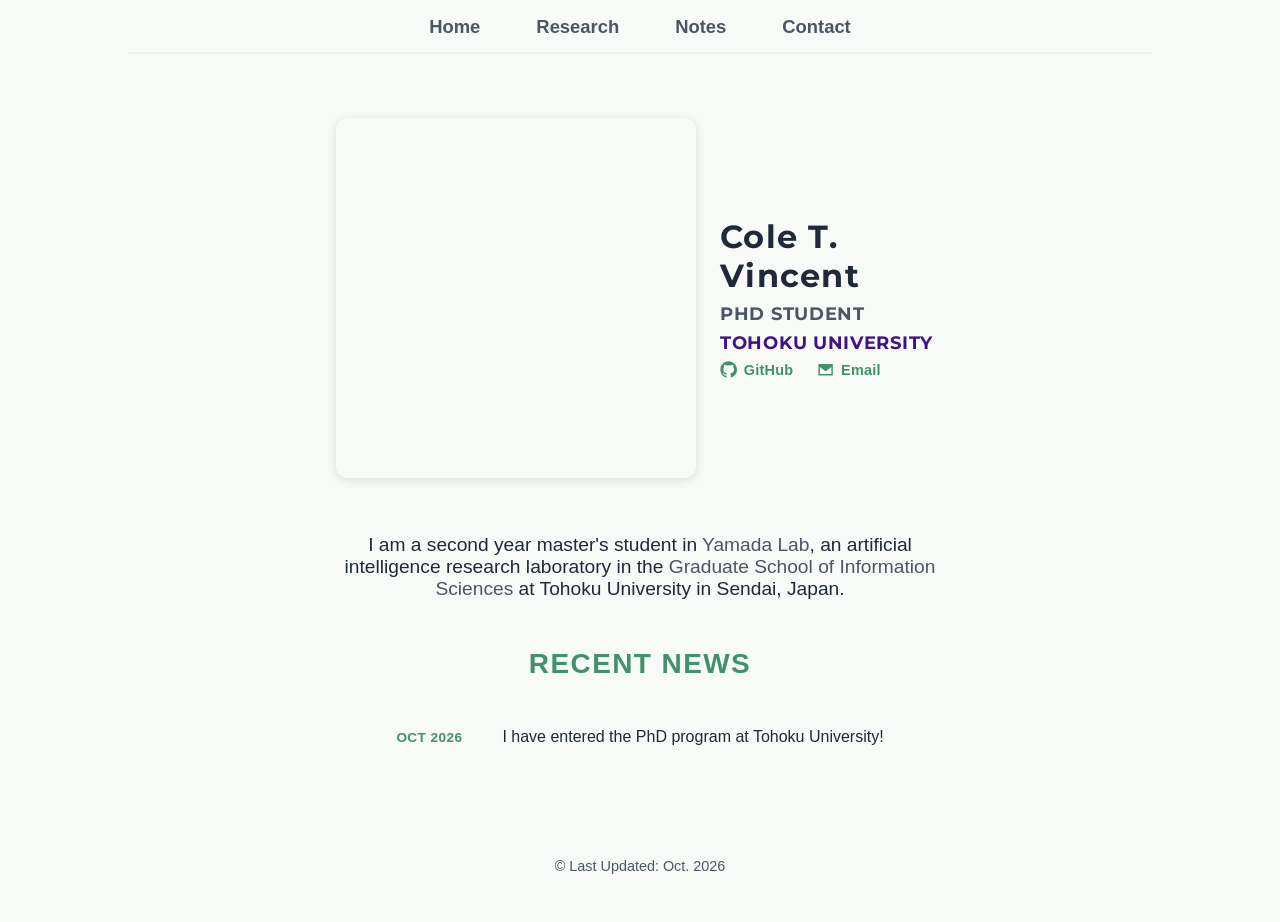
==== commit db228869: "Information Update" ====
--- a/index.html
+++ b/index.html
@@ -29,7 +29,10 @@
                         <div class="profile-intro">
                             <h1><b>Cole T. Vincent</b></h1>
                             <p class="profile-title">
-                                <b>Master's Student </b><br> Department of Applied Information Sciences <br> Tohoku University
+                                <b>PhD Student</b>
+                            </p>
+                            <p class="profile-title2">
+                                Tohoku University
                             </p>
                             <div class="ext-links">
                                 <a href="https://github.com/coletvincent" target="_blank">
@@ -67,8 +70,8 @@
                     <h2>Recent News</h2>
                     <ul class="news-list">
                         <li class="news-item">
-                            <span class="news-date">Jul 2026</span>
-                            <p>Uploaded the website.</p>
+                            <span class="news-date">OCT 2026</span>
+                            <p>I have entered the PhD program at Tohoku University!</p>
                         </li>
                     </ul>
                 </section>
@@ -98,7 +101,7 @@
         </div>
 
         <footer>
-            <p>&copy; 2025 Cole T. Vincent. All rights reserved.</p>
+            <p>&copy; Last Updated: Oct. 2026</p>
         </footer>
 
         <script src="script/script.js"></script>
--- a/css/style.css
+++ b/css/style.css
@@ -8,7 +8,8 @@
     --text-color: #1F2937;        
     --secondary-text: #4B5563;    
     --primary-color: #1B4332;     
-    --accent-color: #40916C;      
+    --accent-color: #40916C;  
+    --university: #3E1485;    
 }
 
 * {
@@ -146,7 +147,7 @@
     width: 100%;
     height: 100%;
     object-fit: cover;
-    transform: scale(0.9);
+    transform: scale(2);
 }
 
 /* ------------- */
@@ -172,9 +173,9 @@
 
 .profile-intro h1 {
     font-family: 'Montserrat', sans-serif;
-    font-weight: 800;
-    letter-spacing: -0.01em;
-    font-size: 2.25rem;
+    font-weight: bold;
+    letter-spacing: 0.04em;
+    font-size: 2rem;
     margin-bottom: 0.5rem;
 }
 
@@ -185,6 +186,17 @@
     text-transform: uppercase;
     letter-spacing: 0.04em;
     font-weight: bold;
+    margin-bottom: 0.5rem;
+}
+
+.profile-title2 {
+    font-family: 'Montserrat', sans-serif;
+    font-size: 1.1rem;
+    color: var(--university);
+    text-transform: uppercase;
+    letter-spacing: 0.04em;
+    font-weight: bold;
+    margin-bottom: 0.5rem;
 }
 
 .profile-header .ext-links {
